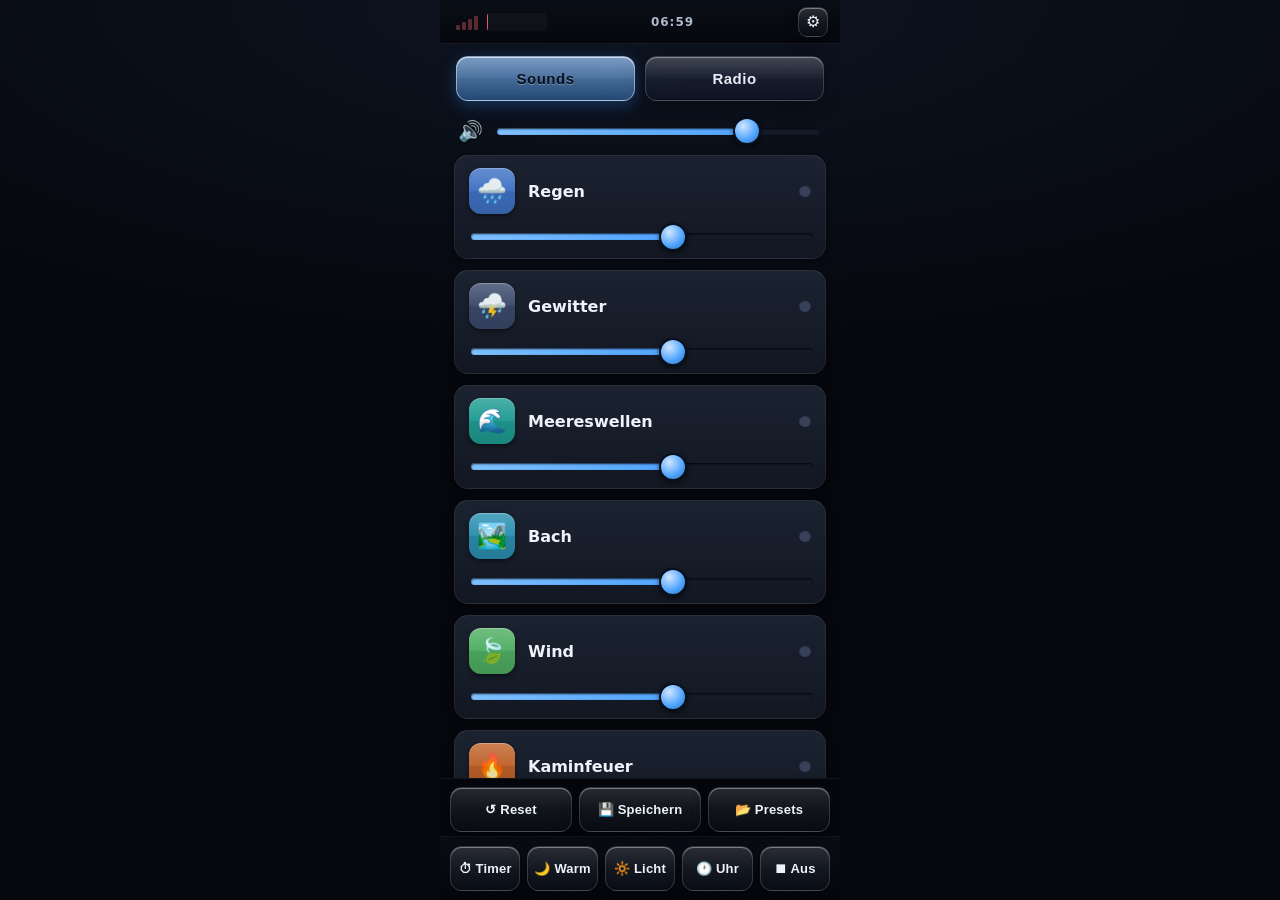
==== index.html @ 63a89db5 "Bluetooth: Auto-Verbinden mit letztem Lautsprecher beim Start, BT-Status-Icon (verbunden/getrennt) +" ====
<!DOCTYPE html>
<html lang="de" translate="no">
<head>
  <meta charset="UTF-8" />
  <meta name="viewport" content="width=device-width, initial-scale=1.0, maximum-scale=1.0, user-scalable=no" />
  <meta name="google" content="notranslate" />
  <title>zzz.radio</title>
  <link rel="stylesheet" href="style.css" />
</head>
<body>
  <!-- Optionaler Effekt-Hintergrund hinter der ganzen App -->
  <div class="app-aura aura-layer hidden" id="appAura" aria-hidden="true">
    <span class="ss-blob b1"></span><span class="ss-blob b2"></span>
    <span class="ss-blob b3"></span><span class="ss-blob b4"></span>
  </div>

  <!-- Squeezebox-Statusleiste mit Live-Uhr + Einstellungen -->
  <div class="statusbar">
    <div class="sb-left">
      <span class="wifi-bars" id="wifiBars" title="WLAN-Signal">
        <i></i><i></i><i></i><i></i>
      </span>
      <canvas class="conn-graph" id="connGraph" width="60" height="18" title="Verbindung"></canvas>
      <span class="bt-icon hidden" id="btIcon" title="Bluetooth-Lautsprecher">🔵</span>
      <span class="bt-batt hidden" id="btBatt" title="Lautsprecher-Akku">
        <span class="batt-ico"><span class="batt-fill" id="battFill"></span></span>
        <span class="batt-pct" id="battPct">--</span>
      </span>
    </div>
    <span class="sb-clock" id="clock">--:--</span>
    <button class="sb-gear" id="settingsBtn" aria-label="Einstellungen">⚙</button>
  </div>

  <!-- Kopfzeile mit Tabs -->
  <header class="topbar">
    <nav class="tabs">
      <button id="tabSounds" class="tab active" data-i18n="tab.sounds">Sounds</button>
      <button id="tabRadio" class="tab" data-i18n="tab.radio">Radio</button>
    </nav>
  </header>

  <!-- ===================== SOUNDS-ANSICHT ===================== -->
  <section id="soundsView" class="view">
    <div class="master-row">
      <span class="master-icon">🔊</span>
      <input id="master" class="slider master-slider" type="range" min="0" max="100" value="80" />
    </div>
    <div id="list" class="list"></div>
    <div class="sound-actions">
      <button id="soundReset" class="foot-btn" data-i18n="foot.reset">↺ Reset</button>
      <button id="soundSave"  class="foot-btn" data-i18n="foot.save">💾 Speichern</button>
      <button id="soundLoad"  class="foot-btn" data-i18n="foot.presets">📂 Presets</button>
    </div>
  </section>

  <!-- ===================== RADIO-ANSICHT ===================== -->
  <section id="radioView" class="view hidden">
    <div id="nowPlaying" class="now-playing">
      <div class="np-art" id="npArt">📻</div>
      <div class="np-info">
        <div id="npName" class="np-name">Kein Sender</div>
        <div id="npTrack" class="np-track"></div>
        <div id="npState" class="np-state">gestoppt</div>
      </div>
      <button id="npToggle" class="np-toggle">▶</button>
    </div>
    <!-- Cover erscheint smooth unterhalb, sobald verfügbar -->
    <div id="npCover" class="np-cover">
      <div class="np-cover-inner">
        <img id="npCoverImg" class="np-cover-img" alt="Cover" />
      </div>
    </div>
    <div class="master-row">
      <span class="master-icon">🔊</span>
      <input id="radioVol" class="slider master-slider" type="range" min="0" max="100" value="80" />
    </div>
    <div id="stations" class="list"></div>
    <button id="searchStation" class="add-btn primary-add" data-i18n="radio.search">🔍 Sender suchen</button>
  </section>

  <!-- Globale Fußzeile -->
  <footer class="bottombar">
    <button id="timerBtn" class="foot-btn" data-i18n="bar.timer">⏱ Timer</button>
    <button id="warmBtn" class="foot-btn" data-i18n="bar.warm">🌙 Warm</button>
    <button id="briBtn" class="foot-btn" data-i18n="bar.light">🔆 Licht</button>
    <button id="dimBtn" class="foot-btn" data-i18n="bar.clock">🕐 Uhr</button>
    <button id="stopAll" class="foot-btn" data-i18n="bar.off">⏹ Aus</button>
  </footer>

  <!-- Nachtlicht / Blaulichtfilter (warmer Schleier über allem) -->
  <div id="warmOverlay" class="warm-overlay"></div>

  <!-- Helligkeit (weiche Abdunklung, 6 Stufen) -->
  <div id="brightnessOverlay" class="brightness-overlay"></div>

  <!-- Helligkeits-HUD -->
  <div id="briHud" class="bri-hud hidden" aria-hidden="true">
    <span class="bri-ico">🔆</span>
    <span class="bri-segs"><i></i><i></i><i></i><i></i><i></i><i></i></span>
  </div>

  <!-- Eigener Dialog (statt Chromium-Popups, passt aufs Hochformat) -->
  <div id="modal" class="modal hidden">
    <div class="modal-card">
      <div class="modal-msg" id="modalMsg"></div>
      <div class="modal-btns" id="modalBtns"></div>
    </div>
  </div>

  <!-- Eigene On-Screen-Tastatur (wird per JS gefüllt) -->
  <div id="osk" class="osk hidden" aria-hidden="true"></div>

  <!-- Lautstärke-HUD (Apple-Stil), erscheint kurz bei externer Lautstärke-Änderung -->
  <div id="volHud" class="vol-hud hidden" aria-hidden="true">
    <span class="vol-ico" id="volIco">🔊</span>
    <span class="vol-track"><span class="vol-fill" id="volFill"></span></span>
    <span class="vol-pct" id="volPct">0%</span>
  </div>

  <!-- Einstellungen (Squeezebox-Stil, Drill-down) -->
  <div id="settingsView" class="settings hidden">
    <div class="set-head">
      <button id="setBack" class="set-back">‹</button>
      <span id="setTitle" class="set-title">Einstellungen</span>
    </div>
    <div id="setBody" class="set-body"></div>
  </div>

  <!-- Sender-Suche (radio-browser.info) -->
  <div id="searchView" class="settings hidden">
    <div class="set-head">
      <button id="searchBack" class="set-back">‹</button>
      <span class="set-title">Sender suchen</span>
    </div>
    <div class="set-body">
      <div class="search-row">
        <input id="searchInput" class="search-input" type="search"
               placeholder="Name oder Genre…" autocomplete="off" inputmode="none" />
        <button id="searchGo" class="search-go">🔍</button>
      </div>
      <div id="searchChips" class="set-choices"></div>
      <div id="searchResults"></div>
    </div>
  </div>

  <!-- Nachtmodus: Uhr-Screensaver mit Aurora-Hintergrund -->
  <div id="dimOverlay" class="dim-overlay hidden">
    <div class="ss-aura aura-layer" id="ssAura" aria-hidden="true">
      <span class="ss-blob b1"></span>
      <span class="ss-blob b2"></span>
      <span class="ss-blob b3"></span>
      <span class="ss-blob b4"></span>
    </div>
    <div class="ss-drops" id="ssDrops" aria-hidden="true"></div>
    <div class="ss-brand"><span>zzz</span>.radio</div>
    <div class="ss-clock" id="ssClock">--:--</div>
    <div class="ss-date" id="ssDate"></div>
    <div class="ss-hint">zum Aufwecken tippen</div>
  </div>

  <script src="app.js"></script>
</body>
</html>
---- style.css ----
/* ==========================================================================
   Schlaf-Radio — Design inspiriert von der Logitech Squeezebox Touch
   tiefschwarz & glänzend, glossy Icon-Kacheln, Statusleiste mit Uhr,
   Now-Playing mit Album-Art, Uhr-Screensaver
   ========================================================================== */
:root {
  --bg-0:      #05070c;
  --bg-1:      #0b1018;
  --row:       linear-gradient(180deg, #1b2230 0%, #121722 100%);
  --row-on:    linear-gradient(180deg, #20406e 0%, #16263f 100%);
  --accent:    #4ea3ff;
  --accent-dim:#2f6fb0;
  --gold:      #f2c14e;
  --text:      #eef3fb;
  --text-dim:  #7f8ba1;
  --hairline:  rgba(255,255,255,.06);
  --gloss:     linear-gradient(180deg, rgba(255,255,255,.20) 0%, rgba(255,255,255,.03) 48%, rgba(0,0,0,.08) 52%, rgba(0,0,0,.14) 100%);
}

* { box-sizing: border-box; -webkit-tap-highlight-color: transparent; }

html {
  /* Hintergrund nur auf html, damit der optionale App-Aura-Effekt (z-index:-1)
     durchscheinen kann */
  background: radial-gradient(120% 60% at 50% 0%, #0e1422 0%, var(--bg-0) 70%);
}
html, body {
  margin: 0; height: 100%;
  color: var(--text);
  font-family: system-ui, -apple-system, "Segoe UI", Roboto, "Noto Sans",
    sans-serif, "Noto Color Emoji", "Segoe UI Emoji";
  user-select: none; overflow: hidden;
}
body {
  display: flex; flex-direction: column;
  max-width: 400px; margin: 0 auto;
  background: transparent;
}

/* ===== Statusleiste mit Uhr ===== */
.statusbar {
  flex: 0 0 auto;
  display: flex; align-items: center; gap: 8px;
  padding: 7px 12px 6px 16px;
  font-size: 12px; letter-spacing: 2px;
  color: var(--text-dim);
  background: linear-gradient(180deg, #0a0e16, #05070c);
  border-bottom: 1px solid var(--hairline);
}
.sb-title { font-weight: 700; }
.sb-clock { flex: 1; text-align: center; font-weight: 700; color: #aeb9cc;
  letter-spacing: 1px; font-variant-numeric: tabular-nums; }
.sb-gear {
  flex: 0 0 auto; width: 30px; height: 30px; border-radius: 9px;
  border: 1px solid var(--hairline); background: var(--row);
  color: #aeb9cc; font-size: 16px; line-height: 1; padding: 0;
  position: relative;
}
.sb-gear.has-update::after {
  content: ''; position: absolute; top: -3px; right: -3px;
  width: 10px; height: 10px; border-radius: 50%;
  background: #ff5a5a; border: 1.5px solid #05070c;
}

/* WLAN-Signalbalken + Connectivity-Graph (oben links) */
.sb-left { flex: 0 0 auto; display: flex; align-items: center; gap: 9px; }
.wifi-bars { display: inline-flex; align-items: flex-end; gap: 2px; height: 15px; }
.wifi-bars i { width: 4px; border-radius: 1px; background: #39425a; transition: background .3s; }
.wifi-bars i:nth-child(1) { height: 5px; }
.wifi-bars i:nth-child(2) { height: 8px; }
.wifi-bars i:nth-child(3) { height: 11px; }
.wifi-bars i:nth-child(4) { height: 14px; }
.wifi-bars i.on { background: var(--accent); }
.wifi-bars.weak i.on { background: var(--gold); }
.wifi-bars.off i { background: #5a2a33; }
.conn-graph { display: block; width: 60px; height: 18px;
  border-radius: 3px; background: rgba(255,255,255,.03); }

/* Lautsprecher-Akku (oben links) */
.bt-batt { display: inline-flex; align-items: center; gap: 5px; font-size: 11px;
  color: #aeb9cc; letter-spacing: 0; font-variant-numeric: tabular-nums; }
.bt-batt.hidden { display: none; }
.batt-ico { position: relative; width: 22px; height: 11px; flex: 0 0 auto;
  border: 1px solid #7f8ba1; border-radius: 3px; padding: 1px; }
.batt-ico::after { content: ''; position: absolute; right: -3px; top: 3px;
  width: 2px; height: 5px; background: #7f8ba1; border-radius: 0 1px 1px 0; }
.batt-fill { display: block; height: 100%; width: 50%; background: #3ad29f; border-radius: 1px;
  transition: width .4s ease; }
.bt-batt.low .batt-fill { background: #e0556b; }
.bt-batt.low { color: #e0889a; }

/* Lautstärke-HUD (Apple-Stil, Glas) */
.vol-hud {
  position: fixed; left: 50%; top: 50%; z-index: 80; pointer-events: none;
  transform: translate(-50%,-50%) scale(.95);
  display: flex; align-items: center; gap: 14px; padding: 18px 22px; border-radius: 24px;
  background: rgba(18,22,32,.5);
  -webkit-backdrop-filter: blur(26px) saturate(1.6); backdrop-filter: blur(26px) saturate(1.6);
  border: 1px solid rgba(255,255,255,.18);
  box-shadow: inset 0 1px 0 rgba(255,255,255,.35), 0 14px 44px rgba(0,0,0,.6);
  opacity: 0; transition: opacity .2s ease, transform .25s cubic-bezier(.22,.61,.36,1);
}
.vol-hud.show { opacity: 1; transform: translate(-50%,-50%) scale(1); }
.vol-hud.hidden { display: none; }
.vol-ico { font-size: 26px; }
.vol-track { width: 200px; height: 10px; border-radius: 6px; overflow: hidden;
  background: rgba(255,255,255,.15); box-shadow: inset 0 1px 2px rgba(0,0,0,.5); }
.vol-fill { display: block; height: 100%; width: 50%;
  background: linear-gradient(90deg, #7ec0ff, #4ea3ff); transition: width .15s ease; }
.vol-pct { font-size: 15px; font-weight: 700; color: #eaf2ff; min-width: 44px;
  text-align: right; font-variant-numeric: tabular-nums; }

/* Bluetooth-Gerätezeilen */
.bt-actions { display: flex; align-items: center; gap: 6px; flex: 0 0 auto; }
.bt-btn {
  padding: 9px 11px; border-radius: 9px; font-size: 13px; font-weight: 700;
  border: 1px solid var(--hairline); background: var(--row); color: var(--text);
}
.bt-btn.active { color: var(--gold); border-color: rgba(242,193,78,.4); }

/* ===== Einstellungen (Squeezebox-Drill-down) ===== */
.settings {
  position: fixed; inset: 0; z-index: 60;
  max-width: 400px; margin: 0 auto;
  background: radial-gradient(120% 50% at 50% 0%, #0e1422 0%, var(--bg-0) 70%);
  display: flex; flex-direction: column;
}
.set-head {
  flex: 0 0 auto; display: flex; align-items: center; gap: 10px;
  padding: 12px 14px; border-bottom: 1px solid var(--hairline);
  background: linear-gradient(180deg, #0a0e16, #05070c);
}
.set-back {
  width: 42px; height: 42px; flex: 0 0 auto; border-radius: 11px;
  border: 1px solid var(--hairline); border-top-color: rgba(255,255,255,.1);
  background: var(--row); color: var(--text); font-size: 24px; line-height: 1;
}
.set-title { font-size: 18px; font-weight: 700; letter-spacing: .3px; }
.set-body { flex: 1 1 auto; overflow-y: auto; padding: 14px; }
.set-body::-webkit-scrollbar { width: 0; }

.set-section { font-size: 11px; letter-spacing: 2px; text-transform: uppercase;
  color: var(--text-dim); margin: 6px 4px 8px; }
.set-section:not(:first-child) { margin-top: 22px; }

/* Drill-down-Eintrag */
.set-item {
  display: flex; align-items: center; gap: 13px;
  background: var(--row); border: 1px solid var(--hairline);
  border-top-color: rgba(255,255,255,.10);
  border-radius: 13px; padding: 15px; margin-bottom: 10px;
  box-shadow: 0 2px 6px rgba(0,0,0,.4);
  width: 100%; text-align: left; color: var(--text);
}
.si-ico {
  width: 40px; height: 40px; flex: 0 0 auto; border-radius: 10px;
  display: flex; align-items: center; justify-content: center; font-size: 20px;
  background: #2a3142; position: relative; overflow: hidden;
  box-shadow: inset 0 1px 0 rgba(255,255,255,.22), 0 2px 4px rgba(0,0,0,.5);
}
.si-ico::after { content:''; position:absolute; inset:0; background: var(--gloss); }
.si-label { flex: 1; font-size: 15px; font-weight: 600; }
.si-val { color: var(--text-dim); font-size: 14px; font-variant-numeric: tabular-nums; }
.si-chev { color: var(--text-dim); font-size: 20px; }

/* Info-Zeile (Label links, Wert rechts) */
.set-info {
  display: flex; align-items: center; justify-content: space-between; gap: 12px;
  background: var(--row); border: 1px solid var(--hairline);
  border-radius: 12px; padding: 14px 15px; margin-bottom: 8px;
}
.set-info .k { color: var(--text-dim); font-size: 14px; letter-spacing: .3px; }
.set-info .v { font-size: 15px; font-weight: 600; text-align: right;
  font-variant-numeric: tabular-nums; word-break: break-all; }

/* Auswahl-Chips (z.B. Screensaver-Zeit) */
.set-choices { display: flex; flex-wrap: wrap; gap: 8px; margin-bottom: 10px; }
.chip {
  padding: 11px 15px; border-radius: 11px; font-size: 14px; font-weight: 700;
  border: 1px solid var(--hairline); background: var(--row); color: var(--text-dim);
}
.chip.active { background: linear-gradient(180deg, #7ec0ff, var(--accent) 60%, var(--accent-dim));
  color: #061018; border-color: rgba(255,255,255,.25); }

/* Aktions-Buttons */
.set-action {
  width: 100%; padding: 16px; border-radius: 13px; margin-bottom: 10px;
  border: 1px solid var(--hairline); background: var(--row); color: var(--text);
  font-size: 15px; font-weight: 700;
}
.set-action.danger { background: linear-gradient(180deg, #3a1d24, #2a1419);
  border-color: #5a2a33; color: #ff9a9a; }
.set-note { color: var(--text-dim); font-size: 13px; line-height: 1.5;
  padding: 4px 4px 14px; }

/* Slide-Animation: ganze Ansicht herein + Ebenen vor/zurück */
.settings.opening { animation: setViewIn .3s cubic-bezier(.22,.61,.36,1); }
@keyframes setViewIn { from { transform: translateX(100%); } to { transform: none; } }
.set-body.anim-fwd  { animation: setFwd  .28s ease; }
.set-body.anim-back { animation: setBack .28s ease; }
@keyframes setFwd  { from { transform: translateX(42px);  opacity: .35; } to { transform: none; opacity: 1; } }
@keyframes setBack { from { transform: translateX(-42px); opacity: .35; } to { transform: none; opacity: 1; } }

/* WLAN-Netzwerke */
.wifi-mini { display: inline-flex; align-items: flex-end; gap: 2px; height: 16px; flex: 0 0 auto; }
.wifi-mini i { width: 4px; border-radius: 1px; background: #39425a; }
.wifi-mini i:nth-child(1) { height: 5px; }
.wifi-mini i:nth-child(2) { height: 8px; }
.wifi-mini i:nth-child(3) { height: 11px; }
.wifi-mini i:nth-child(4) { height: 14px; }
.wifi-mini i.on { background: var(--accent); }
.wifi-wrap { margin-bottom: 8px; }
.wifi-net {
  display: flex; align-items: center; gap: 12px; padding: 14px 15px;
  background: var(--row); border: 1px solid var(--hairline); border-radius: 12px;
}
.wifi-net.active { border-color: rgba(58,210,159,.45); }
.wifi-ssid { flex: 1; font-size: 15px; font-weight: 600;
  white-space: nowrap; overflow: hidden; text-overflow: ellipsis; }
.wifi-lock { color: var(--text-dim); font-size: 14px; }
.wifi-state { color: #3ad29f; font-weight: 700; }
.wifi-connect { padding: 8px 2px 2px; }
.wifi-connect.hidden { display: none; }
.wifi-pw-row { display: flex; gap: 8px; align-items: center; margin-bottom: 6px; }
.wifi-pw-row .search-input { flex: 1; }
.wifi-pw-row .set-action { flex: 0 0 auto; width: auto; padding: 14px 18px; margin: 0; }

/* Wecker-Zeitsteller */
.alarm-grid { display: flex; align-items: center; justify-content: center; gap: 14px; padding: 4px 0 14px; }
.alarm-col { display: flex; flex-direction: column; align-items: center; gap: 8px; }
.alarm-btn {
  width: 78px; height: 46px; border-radius: 12px;
  border: 1px solid var(--hairline); border-top-color: rgba(255,255,255,.1);
  background: var(--row); color: var(--text); font-size: 18px;
}
.alarm-val { font-size: 42px; font-weight: 300; color: var(--text);
  font-variant-numeric: tabular-nums; min-width: 78px; text-align: center; }
.alarm-colon { font-size: 40px; font-weight: 300; color: var(--text-dim); padding-bottom: 4px; }
.night-grid { display: flex; align-items: flex-end; justify-content: center; gap: 28px; padding: 4px 0 12px; }
.night-col { display: flex; flex-direction: column; align-items: center; gap: 8px; }
.night-lab { font-size: 12px; color: var(--text-dim); letter-spacing: 1px; text-transform: uppercase; }

/* ==========================================================================
   MODERNE BUTTON-ANIMATIONEN (federndes Tap-Feedback)
   ========================================================================== */
button {
  transition: transform .15s cubic-bezier(.2,.7,.3,1.5),
              background .2s ease, box-shadow .25s ease,
              border-color .2s ease, color .15s ease;
  -webkit-tap-highlight-color: transparent;
  touch-action: manipulation;
}
button:active            { transform: scale(.92); }   /* eindrücken */
.set-item:active,
.station-del:active      { transform: scale(.97); }   /* große Flächen dezenter */
.np-toggle:active        { transform: scale(.9); }
.osk-key:active          { transform: scale(.9); }    /* Tasten-Anschlag */
.tab.active, .chip.active, .foot-btn.active { transition: transform .15s cubic-bezier(.2,.7,.3,1.5), background .2s ease; }

/* Karten/Listenzeilen: weiches Tap-Feedback (Swipe-Zeilen ausgenommen) */
.card { transition: background .15s ease, box-shadow .2s ease, transform .15s cubic-bezier(.2,.7,.3,1.4); }

/* Sound-Karte beim Einschalten kurz „aufploppen" */
.card.on { animation: cardPop .3s cubic-bezier(.2,.8,.3,1.2); }
@keyframes cardPop { 0% { transform: scale(.98); } 55% { transform: scale(1.015); } 100% { transform: scale(1); } }

/* Dialog & HUDs: sanfte Einblendung */
.modal { animation: fadeIn .18s ease; }
.modal-card { animation: modalIn .24s cubic-bezier(.2,.8,.3,1.15); }
@keyframes fadeIn  { from { opacity: 0; } to { opacity: 1; } }
@keyframes modalIn { from { transform: scale(.9) translateY(8px); opacity: 0; }
                     to   { transform: none; opacity: 1; } }

@media (prefers-reduced-motion: reduce) {
  button:active, .set-item:active, .np-toggle:active, .osk-key:active,
  .station-del:active { transform: none; }
  .card.on, .modal, .modal-card { animation: none; }
}

/* Update-Status */
.update-badge {
  display: inline-block; padding: 11px 15px; border-radius: 12px;
  font-size: 14px; font-weight: 700; margin-bottom: 8px;
  background: linear-gradient(180deg, rgba(126,192,255,.2), rgba(78,163,255,.07));
  border: 1px solid rgba(126,192,255,.45); color: #9fd0ff;
}
.update-badge.ok {
  background: linear-gradient(180deg, rgba(58,210,159,.18), rgba(58,210,159,.06));
  border-color: rgba(58,210,159,.45); color: #8df0c4;
}

/* ===== Sender-Suche ===== */
.add-btn.primary-add {
  border-style: solid; border-color: rgba(78,163,255,.5);
  color: var(--accent); background: rgba(78,163,255,.08);
}
.search-row { display: flex; gap: 8px; margin-bottom: 12px; }
.search-input {
  flex: 1; min-width: 0; padding: 14px; border-radius: 12px;
  border: 1px solid var(--hairline); background: #0a0e16; color: var(--text);
  font-size: 15px; outline: none;
}
.search-input:focus { border-color: var(--accent-dim); }
.search-go {
  flex: 0 0 auto; width: 54px; border-radius: 12px; border: 1px solid rgba(255,255,255,.2);
  background: linear-gradient(180deg, #7ec0ff, var(--accent) 60%, var(--accent-dim));
  color: #061018; font-size: 18px;
}
.result-info { flex: 1; min-width: 0; }
.result .station-name { flex: none; display: block;
  white-space: nowrap; overflow: hidden; text-overflow: ellipsis; }
.result-meta { display: block; font-size: 12px; color: var(--text-dim); margin-top: 2px;
  white-space: nowrap; overflow: hidden; text-overflow: ellipsis; }
.station-chevron.add {
  flex: 0 0 auto; color: var(--accent); font-size: 24px; font-weight: 700;
  background: rgba(78,163,255,.1); border: 1px solid rgba(78,163,255,.4);
  border-radius: 10px; min-width: 44px; height: 40px; line-height: 1;
}
.station-chevron.add.added { color: #3ad29f;
  background: rgba(58,210,159,.12); border-color: rgba(58,210,159,.4); }
.search-hint { color: var(--text-dim); font-size: 13px; line-height: 1.5; padding: 8px 4px; }

/* ===== On-Screen-Tastatur (dunkel & augenschonend) ===== */
.osk {
  position: fixed; left: 50%; transform: translateX(-50%); bottom: 0;
  width: 100%; max-width: 400px; z-index: 100;
  background: #06080c;
  border-top: 1px solid #161b25;
  padding: 9px 7px calc(9px + env(safe-area-inset-bottom));
  display: flex; flex-direction: column; gap: 8px;
  box-shadow: 0 -12px 28px rgba(0,0,0,.6);
}
.osk-row { display: flex; gap: 7px; justify-content: center; }
.osk-key {
  flex: 0 0 calc((100% - 42px) / 7);          /* 7 große Tasten pro Reihe */
  height: 64px; min-width: 0;
  border: 1px solid #1b2230; border-radius: 13px;
  background: #0f131b; color: #b6a47e;          /* warm gedimmt, augenschonend */
  font-size: 25px; font-weight: 600; line-height: 1;
  display: flex; align-items: center; justify-content: center;
  padding: 0; touch-action: manipulation;
}
.osk-key:active { background: #1c2433; color: #e6cd98; }
/* Steuerzeile füllt die ganze Breite */
.osk-ctrl .osk-key { flex: 1 1 0; height: 60px; font-size: 17px; }
.osk-ctrl .osk-key.space { flex: 3 1 0; font-size: 14px; letter-spacing: 1px; color: #6f6750; }
.osk-ctrl .osk-key.enter { flex: 2 1 0; font-size: 18px;
  background: #4a3f29; color: #f0dcb4; border-color: #5a4d31; }
.osk-ctrl .osk-key.lang  { flex: 1.3 1 0; font-size: 19px;
  color: #c9a86f; font-weight: 700; letter-spacing: 1px; }
.osk-ctrl .osk-key.shift.active { color: #e8c98f; border-color: #3a3320; background: #1a1710; }

/* ===== Eigener Dialog (Alert/Confirm) – fürs Hochformat ===== */
.modal {
  position: fixed; inset: 0; z-index: 95;
  display: flex; align-items: center; justify-content: center;
  padding: 24px; background: rgba(0,0,0,.6);
  -webkit-backdrop-filter: blur(4px); backdrop-filter: blur(4px);
}
.modal.hidden { display: none; }
.modal-card {
  width: 100%; max-width: 340px; border-radius: 20px; padding: 22px 20px 18px;
  background: linear-gradient(180deg, #1b2230, #121722);
  border: 1px solid rgba(255,255,255,.14);
  box-shadow: inset 0 1px 0 rgba(255,255,255,.25), 0 18px 50px rgba(0,0,0,.6);
}
.modal-msg { color: var(--text); font-size: 15px; line-height: 1.45;
  white-space: pre-wrap; word-break: break-word; margin-bottom: 18px;
  max-height: 62vh; overflow-y: auto; }
.modal-btns { display: flex; flex-direction: column; gap: 10px; }
.modal-btn {
  width: 100%; padding: 16px; border-radius: 13px; font-size: 16px; font-weight: 700;
  border: 1px solid var(--hairline); background: var(--row); color: var(--text);
}
.modal-btn.primary {
  color: #06101c; border-color: rgba(255,255,255,.3);
  background: linear-gradient(180deg, #7ec0ff, var(--accent) 60%, var(--accent-dim));
}
.modal-btn.danger {
  color: #ffd9d9; border-color: rgba(255,120,120,.4);
  background: linear-gradient(180deg, #6e1b1b, #4a1414);
}

/* ===== Helligkeit: weiche Abdunklung (6 Stufen) ===== */
.brightness-overlay {
  position: fixed; inset: 0; z-index: 76;
  background: #000; pointer-events: none;
  opacity: 0; transition: opacity .25s ease;
}
/* Helligkeits-HUD (über der Abdunklung, bleibt hell) */
.bri-hud {
  position: fixed; left: 50%; top: 50%; z-index: 82; pointer-events: none;
  transform: translate(-50%,-50%) scale(.95);
  display: flex; align-items: center; gap: 14px; padding: 18px 22px; border-radius: 24px;
  background: rgba(18,22,32,.6);
  -webkit-backdrop-filter: blur(26px) saturate(1.6); backdrop-filter: blur(26px) saturate(1.6);
  border: 1px solid rgba(255,255,255,.18);
  box-shadow: inset 0 1px 0 rgba(255,255,255,.35), 0 14px 44px rgba(0,0,0,.6);
  opacity: 0; transition: opacity .2s ease, transform .25s cubic-bezier(.22,.61,.36,1);
}
.bri-hud.show { opacity: 1; transform: translate(-50%,-50%) scale(1); }
.bri-hud.hidden { display: none; }
.bri-ico { font-size: 26px; }
.bri-segs { display: flex; gap: 6px; }
.bri-segs i { width: 16px; height: 26px; border-radius: 5px;
  background: rgba(255,255,255,.14); }
.bri-segs i.on { background: linear-gradient(180deg, #ffe9a8, #ffcd75); }

/* ===== Nachtlicht / Blaulichtfilter (warmer Multiply-Schleier) ===== */
.warm-overlay {
  position: fixed; inset: 0; z-index: 90;
  pointer-events: none;            /* blockiert keine Bedienung */
  background: #ff6a00;
  mix-blend-mode: multiply;        /* zieht den Blauanteil raus */
  opacity: 0;                      /* aus; Intensität setzt JS */
  transition: opacity .5s ease;
}

/* ===== Tabs (glossy) ===== */
.topbar { flex: 0 0 auto; padding: 12px 16px 8px; }
.tabs { display: flex; gap: 10px; }
.tab {
  flex: 1; padding: 13px 0;
  font-size: 15px; font-weight: 700; letter-spacing: .5px;
  border: 1px solid var(--hairline);
  border-radius: 12px;
  background: var(--row);
  color: var(--text-dim);
  position: relative; overflow: hidden;
}
.tab::before { content:''; position:absolute; inset:0; background: var(--gloss);
  opacity:.5; pointer-events:none; }
.tab.active {
  color: #061018;
  background: linear-gradient(180deg, #7ec0ff 0%, var(--accent) 55%, var(--accent-dim) 100%);
  border-color: rgba(255,255,255,.25);
  text-shadow: 0 1px 0 rgba(255,255,255,.3);
}

/* ===== Views & Listen ===== */
.view { flex: 1 1 auto; display: flex; flex-direction: column; min-height: 0; }
.hidden { display: none !important; }

.master-row {
  flex: 0 0 auto; display: flex; align-items: center; gap: 12px;
  padding: 10px 18px 6px;
}
.master-icon { font-size: 20px; filter: drop-shadow(0 1px 1px #000); }

.list { flex: 1 1 auto; overflow-y: auto; padding: 6px 14px 16px;
  -webkit-overflow-scrolling: touch; }
.list::-webkit-scrollbar { width: 0; }

/* ===== Sound-Zeile (Squeezebox-Listeneintrag) ===== */
.card {
  background: var(--row);
  border: 1px solid var(--hairline);
  border-top-color: rgba(255,255,255,.10);
  border-radius: 14px;
  padding: 12px 14px 14px;
  margin-bottom: 11px;
  box-shadow: 0 2px 6px rgba(0,0,0,.4);
}
.card.on {
  background: var(--row-on);
  border-color: rgba(78,163,255,.5);
  box-shadow: 0 0 0 1px rgba(78,163,255,.35), 0 0 22px rgba(78,163,255,.22);
}
.card-head { display: flex; align-items: center; gap: 13px; margin-bottom: 11px; }

/* glossy Icon-Kachel wie die Squeezebox-Menü-Icons */
.card-emoji {
  width: 46px; height: 46px; flex: 0 0 auto;
  display: flex; align-items: center; justify-content: center;
  font-size: 24px; border-radius: 12px;
  background: #2a3142;
  position: relative; overflow: hidden;
  box-shadow: inset 0 1px 0 rgba(255,255,255,.25), 0 2px 4px rgba(0,0,0,.5);
}
.card-emoji::after { content:''; position:absolute; inset:0; background: var(--gloss);
  pointer-events:none; }
.card-name { font-size: 16px; font-weight: 600; flex: 1; }
.card-dot { width: 12px; height: 12px; border-radius: 50%;
  background: #38415a; flex: 0 0 auto; box-shadow: inset 0 1px 1px rgba(0,0,0,.6); }
.card.on .card-dot { background: var(--accent);
  box-shadow: 0 0 10px var(--accent), inset 0 1px 1px rgba(255,255,255,.4); }
.card.loading .card-dot { animation: cardLoad 1s ease-in-out infinite; }
@keyframes cardLoad { 0%,100% { opacity:.3; } 50% { opacity:1; } }

/* ===== Slider ===== */
.slider {
  -webkit-appearance: none; appearance: none;
  width: 100%; height: 7px; border-radius: 7px; outline: none;
  /* gefüllter Bereich farbig (var --fill wird per JS gesetzt) */
  background:
    linear-gradient(90deg, #7ec0ff, var(--accent)) left / var(--fill, 50%) 100% no-repeat,
    #131a28;
  box-shadow: inset 0 1px 2px rgba(0,0,0,.8);
}
.slider::-webkit-slider-thumb {
  -webkit-appearance: none; width: 28px; height: 28px; border-radius: 50%;
  background: radial-gradient(circle at 35% 30%, #cfe5ff, var(--accent) 60%, var(--accent-dim));
  border: 2px solid #06101c; box-shadow: 0 2px 5px rgba(0,0,0,.6);
}
.slider::-moz-range-thumb {
  width: 28px; height: 28px; border-radius: 50%;
  background: var(--accent); border: 2px solid #06101c;
}
.master-slider { flex: 1; }

/* ===== Sounds: Preset-Leiste (Reset / Speichern / Presets) ===== */
.sound-actions { flex: 0 0 auto; display: flex; gap: 7px; padding: 8px 10px 4px;
  border-top: 1px solid var(--hairline); }

/* Preset-Liste im Dialog */
.preset-title { font-weight: 700; margin-bottom: 10px; color: var(--text-dim);
  font-size: 12px; letter-spacing: 1.5px; text-transform: uppercase; }
.preset-row { display: flex; gap: 8px; align-items: stretch; margin-bottom: 10px; }
.preset-row .set-item { flex: 1; width: auto; margin-bottom: 0; }   /* Menü-Kachel-Look */
.preset-del { flex: 0 0 auto; width: 50px; border-radius: 13px; font-size: 18px;
  border: 1px solid rgba(255,120,120,.3); background: rgba(255,90,90,.12); color: #ff9a9a; }

/* ===== Radio: Now-Playing mit Album-Art ===== */
.now-playing {
  flex: 0 0 auto; display: flex; align-items: center; gap: 14px;
  margin: 12px 16px 6px; padding: 14px;
  background: linear-gradient(180deg, #141b28, #0a0e16);
  border: 1px solid var(--hairline);
  border-radius: 16px;
  box-shadow: 0 4px 14px rgba(0,0,0,.5);
}
.np-art {
  width: 72px; height: 72px; flex: 0 0 auto;
  display: flex; align-items: center; justify-content: center; font-size: 36px;
  border-radius: 12px;
  background: linear-gradient(180deg, #2a3956 0%, #16202f 100%);
  position: relative; overflow: hidden;
  box-shadow: inset 0 1px 0 rgba(255,255,255,.2), 0 3px 8px rgba(0,0,0,.6);
}
.np-art::after { content:''; position:absolute; inset:0; background: var(--gloss); }
.np-info { flex: 1; min-width: 0; }
.np-name { font-size: 17px; font-weight: 700;
  white-space: nowrap; overflow: hidden; text-overflow: ellipsis; }
.np-track { font-size: 13px; color: #cfe0f5; margin-top: 3px;
  white-space: nowrap; overflow: hidden; text-overflow: ellipsis; }
.np-track:empty { display: none; }
.np-state { font-size: 12px; color: var(--text-dim); margin-top: 3px;
  letter-spacing: .5px; text-transform: uppercase; }
.np-toggle {
  flex: 0 0 auto; width: 58px; height: 58px; border-radius: 50%;
  border: 2px solid #06101c; font-size: 22px; color: #061018;
  background: radial-gradient(circle at 35% 28%, #aed6ff, var(--accent) 60%, var(--accent-dim));
  box-shadow: 0 3px 8px rgba(0,0,0,.6), inset 0 1px 0 rgba(255,255,255,.5);
}
.np-toggle.loading {
  background: radial-gradient(circle at 35% 28%, #ffe6a0, var(--gold) 60%, #b8902e);
}

/* Cover unter der Now-Playing-Leiste – smooth ein-/ausklappen (Grid-Trick) */
.np-cover {
  display: grid; grid-template-rows: 0fr; opacity: 0;
  transition: grid-template-rows .45s cubic-bezier(.22,.61,.36,1), opacity .4s ease;
  margin: 0 16px;
}
.np-cover.show { grid-template-rows: 1fr; opacity: 1; }
.np-cover-inner { overflow: hidden; min-height: 0; }
.np-cover-img {
  display: block; width: 62%; max-width: 220px; aspect-ratio: 1 / 1;
  object-fit: cover; margin: 12px auto 0; border-radius: 16px;
  border: 1px solid rgba(255,255,255,.16);
  box-shadow: inset 0 1px 0 rgba(255,255,255,.25), 0 8px 22px rgba(0,0,0,.55);
  transform: scale(.94); transition: transform .45s cubic-bezier(.22,.61,.36,1);
}
.np-cover.show .np-cover-img { transform: scale(1); }

/* ===== Radio: Sender-Zeile ===== */
.station {
  display: flex; align-items: center; gap: 13px;
  background: var(--row);
  border: 1px solid var(--hairline); border-top-color: rgba(255,255,255,.10);
  border-radius: 14px; padding: 15px; margin-bottom: 10px;
  box-shadow: 0 2px 6px rgba(0,0,0,.4);
}
.station.playing { background: var(--row-on); border-color: rgba(78,163,255,.5);
  box-shadow: 0 0 0 1px rgba(78,163,255,.35), 0 0 18px rgba(78,163,255,.2); }
.station-ico {
  width: 40px; height: 40px; flex: 0 0 auto; border-radius: 10px;
  display: flex; align-items: center; justify-content: center; font-size: 20px;
  background: #2a3142; position: relative; overflow: hidden;
  box-shadow: inset 0 1px 0 rgba(255,255,255,.22), 0 2px 4px rgba(0,0,0,.5);
}
.station-ico::after { content:''; position:absolute; inset:0; background: var(--gloss); }
.station-name { flex: 1; font-size: 15px; font-weight: 600; }
.station-chevron { color: var(--text-dim); font-size: 20px; }
.station-del {
  width: 34px; height: 34px; border-radius: 9px; border: none;
  background: #2a1d24; color: #ff8a8a; font-size: 16px;
}

/* Wischen-nach-links zum Löschen (rote Mülltonne dahinter) */
.station-wrap { position: relative; margin-bottom: 10px; }
.station-delete-bg {
  position: absolute; inset: 0; border-radius: 14px;
  background: linear-gradient(90deg, #6e1b1b 0%, #c0392b 100%);
  display: flex; align-items: center; justify-content: flex-end;
  padding-right: 26px; font-size: 24px; color: #fff;
}
.station-wrap > .station {
  position: relative; margin-bottom: 0;
  transition: transform .22s ease;
  touch-action: pan-y;            /* vertikales Scrollen bleibt, horizontal = Wischen */
}

.add-btn {
  flex: 0 0 auto; margin: 0 16px 14px; padding: 15px;
  border: 1px dashed #36405a; border-radius: 14px;
  background: rgba(255,255,255,.02); color: var(--text-dim);
  font-size: 15px; font-weight: 600; letter-spacing: .5px;
}

/* ===== Fußzeile (glossy Buttons) ===== */
.bottombar {
  flex: 0 0 auto; display: flex; gap: 7px;
  padding: 9px 10px calc(9px + env(safe-area-inset-bottom));
  background: linear-gradient(180deg, #0a0e16, #05070c);
  border-top: 1px solid var(--hairline);
}
.foot-btn {
  flex: 1; padding: 14px 0; border: 1px solid var(--hairline);
  border-top-color: rgba(255,255,255,.10); border-radius: 12px;
  background: var(--row); color: var(--text);
  font-size: 13px; font-weight: 700; letter-spacing: .2px;
  font-variant-numeric: tabular-nums; white-space: nowrap;
}
.foot-btn.active {
  color: #1a1405;
  background: linear-gradient(180deg, #ffd97a, var(--gold) 60%, #b8902e);
  border-color: rgba(255,255,255,.25);
}

/* ===== Nachtmodus: Uhr-Screensaver ===== */
.dim-overlay {
  position: fixed; inset: 0; z-index: 50; overflow: hidden;
  background: radial-gradient(120% 80% at 50% 35%, #0a0f1a 0%, #000 75%);
  display: flex; flex-direction: column; align-items: center; justify-content: center;
}

/* ----- Effekt-Hintergründe (Screensaver + optional ganze App) -----
   Tempo über --mo (1 = Normal). .fx-static friert die Bewegung ein. */
.aura-layer { filter: blur(58px); }
.ss-aura  { position: absolute; inset: 0; z-index: 0; }
.app-aura { position: fixed; top: 0; bottom: 0; left: 50%; width: 100%;
  max-width: 400px; transform: translateX(-50%); z-index: -1;
  pointer-events: none; opacity: .32; }

.aura-layer .ss-blob { position: absolute; border-radius: 50%;
  mix-blend-mode: screen; will-change: transform, opacity; }
.aura-layer.fx-none .ss-blob { display: none; }
.aura-layer.fx-static .ss-blob,
.aura-layer.fx-static::before,
.aura-layer.fx-static::after { animation: none !important; }

/* Effekt: Aurora */
.aura-layer.fx-aurora .ss-blob.b1 { width: 70%; height: 45%; left: -12%; top: 6%;
  background: radial-gradient(circle, #2f63e8 0%, rgba(47,99,232,0) 70%);
  animation: aura1 calc(var(--mo,1) * 27s) ease-in-out infinite alternate; }
.aura-layer.fx-aurora .ss-blob.b2 { width: 65%; height: 42%; right: -14%; top: 22%;
  background: radial-gradient(circle, #15a6c2 0%, rgba(21,166,194,0) 70%);
  animation: aura2 calc(var(--mo,1) * 34s) ease-in-out infinite alternate; }
.aura-layer.fx-aurora .ss-blob.b3 { width: 75%; height: 48%; left: -8%; bottom: 4%;
  background: radial-gradient(circle, #7b46d6 0%, rgba(123,70,214,0) 70%);
  animation: aura3 calc(var(--mo,1) * 31s) ease-in-out infinite alternate; }
.aura-layer.fx-aurora .ss-blob.b4 { width: 55%; height: 38%; right: -10%; bottom: 14%;
  background: radial-gradient(circle, #a64fc0 0%, rgba(166,79,192,0) 70%);
  animation: aura4 calc(var(--mo,1) * 38s) ease-in-out infinite alternate; }

/* Effekt: Nebel */
.aura-layer.fx-nebula .ss-blob.b1 { width: 88%; height: 56%; left: -22%; top: -2%;
  background: radial-gradient(circle, #1f3a8f 0%, rgba(31,58,143,0) 70%);
  animation: aura1 calc(var(--mo,1) * 46s) ease-in-out infinite alternate; }
.aura-layer.fx-nebula .ss-blob.b2 { width: 82%; height: 52%; right: -24%; top: 16%;
  background: radial-gradient(circle, #2a7d8c 0%, rgba(42,125,140,0) 70%);
  animation: aura2 calc(var(--mo,1) * 54s) ease-in-out infinite alternate; }
.aura-layer.fx-nebula .ss-blob.b3 { width: 92%; height: 60%; left: -18%; bottom: -4%;
  background: radial-gradient(circle, #5b2a9c 0%, rgba(91,42,156,0) 70%);
  animation: aura3 calc(var(--mo,1) * 50s) ease-in-out infinite alternate; }
.aura-layer.fx-nebula .ss-blob.b4 { width: 72%; height: 48%; right: -14%; bottom: 8%;
  background: radial-gradient(circle, #7a2a72 0%, rgba(122,42,114,0) 70%);
  animation: aura4 calc(var(--mo,1) * 60s) ease-in-out infinite alternate; }

/* Effekt: Lava (warm, langsam morphend) */
.aura-layer.fx-lava .ss-blob.b1 { width: 80%; height: 52%; left: -16%; top: 0%;
  background: radial-gradient(circle, #e0531f 0%, rgba(224,83,31,0) 70%);
  animation: aura1 calc(var(--mo,1) * 30s) ease-in-out infinite alternate; }
.aura-layer.fx-lava .ss-blob.b2 { width: 70%; height: 46%; right: -16%; top: 24%;
  background: radial-gradient(circle, #d12d6b 0%, rgba(209,45,107,0) 70%);
  animation: aura2 calc(var(--mo,1) * 38s) ease-in-out infinite alternate; }
.aura-layer.fx-lava .ss-blob.b3 { width: 86%; height: 54%; left: -10%; bottom: -2%;
  background: radial-gradient(circle, #e08a1f 0%, rgba(224,138,31,0) 70%);
  animation: aura3 calc(var(--mo,1) * 34s) ease-in-out infinite alternate; }
.aura-layer.fx-lava .ss-blob.b4 { width: 64%; height: 44%; right: -12%; bottom: 12%;
  background: radial-gradient(circle, #8a2ea0 0%, rgba(138,46,160,0) 70%);
  animation: aura4 calc(var(--mo,1) * 42s) ease-in-out infinite alternate; }

/* Effekt: Plasma (fließender Farbverlauf) */
.aura-layer.fx-plasma { filter: blur(44px) saturate(1.4); }
.aura-layer.fx-plasma .ss-blob { display: none; }
.aura-layer.fx-plasma::before {
  content: ''; position: absolute; inset: -30%;
  background:
    radial-gradient(circle at 22% 28%, #3a6df0, transparent 45%),
    radial-gradient(circle at 78% 22%, #19b3c9, transparent 45%),
    radial-gradient(circle at 62% 78%, #7a4ddb, transparent 45%),
    radial-gradient(circle at 30% 72%, #c95ea8, transparent 45%);
  animation: plasmaMove calc(var(--mo,1) * 24s) ease-in-out infinite alternate,
             plasmaHue  calc(var(--mo,1) * 40s) linear infinite;
}

/* Effekt: Bokeh (weiche Lichtpunkte) */
.aura-layer.fx-bokeh { filter: blur(3px); }
.aura-layer.fx-bokeh .ss-blob { display: none; }
.aura-layer.fx-bokeh::before, .aura-layer.fx-bokeh::after {
  content: ''; position: absolute; inset: -25%;
  background-image:
    radial-gradient(10px 10px at 40px 60px,   rgba(120,170,255,.5),  transparent 60%),
    radial-gradient(7px 7px   at 150px 120px, rgba(170,130,255,.45), transparent 60%),
    radial-gradient(12px 12px at 230px 200px, rgba(120,200,230,.4),  transparent 60%),
    radial-gradient(8px 8px   at 90px 250px,  rgba(200,140,210,.4),  transparent 60%);
  background-size: 270px 290px; background-repeat: repeat;
  animation: bokehDrift calc(var(--mo,1) * 90s) linear infinite,
             twinkle    calc(var(--mo,1) * 7s) ease-in-out infinite alternate;
}
.aura-layer.fx-bokeh::after { opacity: .55;
  animation-duration: calc(var(--mo,1) * 130s), calc(var(--mo,1) * 9s); }

/* Effekt: Atem (ruhiges Pulsieren) */
.aura-layer.fx-atem .ss-blob { display: none; }
.aura-layer.fx-atem::before {
  content: ''; position: absolute; left: 50%; top: 45%; width: 85%; height: 58%;
  transform: translate(-50%,-50%);
  background: radial-gradient(circle, rgba(78,140,230,.5) 0%, transparent 65%);
  border-radius: 50%;
  animation: breathe calc(var(--mo,1) * 9s) ease-in-out infinite;
}

/* Effekt: Sterne (kein Blur) */
.aura-layer.fx-stars { filter: none; }
.aura-layer.fx-stars .ss-blob { display: none; }
.aura-layer.fx-stars::before {
  content: ''; position: absolute; inset: -20%;
  background-image:
    radial-gradient(1.5px 1.5px at 30px 40px,  #ffffff, transparent),
    radial-gradient(1px 1px     at 120px 90px,  #bcd4ff, transparent),
    radial-gradient(1.5px 1.5px at 200px 160px, #ffffff, transparent),
    radial-gradient(1px 1px     at 80px 220px,  #d9e6ff, transparent),
    radial-gradient(1.5px 1.5px at 260px 60px,  #ffffff, transparent),
    radial-gradient(1px 1px     at 180px 280px, #bcd4ff, transparent);
  background-size: 300px 320px; background-repeat: repeat;
  animation: starDrift calc(var(--mo,1) * 120s) linear infinite,
             twinkle   calc(var(--mo,1) * 5s) ease-in-out infinite alternate;
}

@keyframes aura1 { from { transform: translate(0,0) scale(1);      opacity: .5; }
                   to   { transform: translate(28%,22%) scale(1.3); opacity: .8; } }
@keyframes aura2 { from { transform: translate(0,0) scale(1.1);    opacity: .45; }
                   to   { transform: translate(-26%,18%) scale(1);  opacity: .75; } }
@keyframes aura3 { from { transform: translate(0,0) scale(1);      opacity: .5; }
                   to   { transform: translate(22%,-20%) scale(1.25); opacity: .7; } }
@keyframes aura4 { from { transform: translate(0,0) scale(1.05);   opacity: .4; }
                   to   { transform: translate(-20%,-16%) scale(1.2); opacity: .7; } }
@keyframes plasmaMove { from { transform: translate(0,0) scale(1); } to { transform: translate(8%,6%) scale(1.25); } }
@keyframes plasmaHue  { to { filter: hue-rotate(360deg); } }
@keyframes bokehDrift { from { transform: translateY(0); } to { transform: translateY(-290px); } }
@keyframes breathe { 0%,100% { transform: translate(-50%,-50%) scale(.82); opacity: .35; }
                     50%      { transform: translate(-50%,-50%) scale(1.12); opacity: .8; } }
@keyframes starDrift { from { transform: translateY(0); } to { transform: translateY(-320px); } }
@keyframes twinkle  { from { opacity: .5; } to { opacity: 1; } }
@media (prefers-reduced-motion: reduce) {
  .ss-blob, .aura-layer::before, .aura-layer::after { animation: none !important; }
}

/* Wassertropfen im Screensaver (per JS gespawnt) */
.ss-drops { position: absolute; inset: 0; z-index: 0; overflow: hidden; pointer-events: none; }
.water-drop {
  position: absolute; width: 0; height: 0; transform: translate(-50%,-50%);
  border-radius: 50%; border: 2px solid rgba(150,200,255,.55);
  box-shadow: 0 0 10px rgba(120,180,255,.35);
  animation: waterRipple 2.6s ease-out forwards;
}
.water-drop::after {       /* zweiter, nachlaufender Ring */
  content: ''; position: absolute; inset: 0; border-radius: 50%;
  border: 1px solid rgba(150,200,255,.4);
  animation: waterRipple2 2.6s ease-out .25s forwards;
}
@keyframes waterRipple {
  0%   { width: 0; height: 0; opacity: 0; border-width: 3px; }
  12%  { opacity: .8; }
  100% { width: 150px; height: 150px; opacity: 0; border-width: 1px; }
}
@keyframes waterRipple2 {
  0%   { transform: scale(.2); opacity: .5; }
  100% { transform: scale(1); opacity: 0; }
}
@media (prefers-reduced-motion: reduce) { .water-drop { animation: none; display: none; } }

.ss-brand {
  position: absolute; top: 42px; left: 0; right: 0; z-index: 1; text-align: center;
  font-size: 15px; font-weight: 600; letter-spacing: 4px; color: #56627a;
}
.ss-brand span { color: #7ea8e0; }
.ss-clock {
  position: relative; z-index: 1;
  font-size: 76px; font-weight: 200; letter-spacing: 2px;
  color: #eaf2ff; font-variant-numeric: tabular-nums;
  text-shadow: 0 0 28px rgba(120,170,255,.5), 0 0 60px rgba(80,120,255,.25);
}
.ss-date { position: relative; z-index: 1; margin-top: 10px; font-size: 16px;
  color: #8493b5; letter-spacing: 3px; text-transform: uppercase; }
.ss-hint { position: absolute; z-index: 1; bottom: 40px; font-size: 12px;
  color: #56607d; letter-spacing: 2px; }

/* ===== Sender-Logos (Bild in den Icon-Kacheln / Album-Art) ===== */
.ico-img { width: 100%; height: 100%; object-fit: cover; display: block; }
.station-ico .ico-img { border-radius: 10px; }
.card-emoji .ico-img { border-radius: 12px; }
.np-art .ico-img { border-radius: 12px; position: relative; z-index: 0; }

/* ===== Laufschrift (Marquee) für Sendername & Titel ===== */
.np-name, .np-track { overflow: hidden; }
.mq-inner { display: inline-block; white-space: nowrap; will-change: transform; }
@keyframes np-marquee {
  0%, 12%   { transform: translateX(0); }
  88%, 100% { transform: translateX(var(--shift, 0)); }
}
.mq-inner.scroll { animation: np-marquee 11s ease-in-out infinite alternate; }

/* ==========================================================================
   APPLE-STYLE GLASS BUTTONS ("Liquid Glass")
   Durchscheinende Flächen + Lichtkante oben + feine Kante + weicher Schatten.
   Live-Blur (backdrop-filter) nur auf wenige, dauerhafte Buttons (Pi-Tempo).
   ========================================================================== */

/* gemeinsamer Glas-Look (ohne Einzel-Blur) – auch für viele Listen-Buttons ok */
.tab, .foot-btn, .add-btn, .chip, .set-item, .set-action, .sb-gear, .set-back,
.bt-btn, .station-del, .station-chevron.add, .search-go, .np-toggle, .osk-key {
  background: linear-gradient(180deg, rgba(255,255,255,.14) 0%,
              rgba(255,255,255,.06) 50%, rgba(255,255,255,.025) 100%);
  border: 1px solid rgba(255,255,255,.16);
  box-shadow: inset 0 1px 0 rgba(255,255,255,.38),
              inset 0 -1px 1px rgba(0,0,0,.25),
              0 4px 16px rgba(0,0,0,.35);
  color: var(--text);
}
.tab:active, .foot-btn:active, .add-btn:active, .chip:active, .set-item:active,
.set-action:active, .sb-gear:active, .set-back:active, .bt-btn:active,
.search-go:active, .np-toggle:active, .osk-key:active {
  background: linear-gradient(180deg, rgba(255,255,255,.22), rgba(255,255,255,.08));
}

/* Live-Frost-Blur nur für die wenigen, dauerhaften Bedien-Buttons */
.tab, .foot-btn, .add-btn, .chip, .sb-gear, .set-back, .search-go, .np-toggle {
  -webkit-backdrop-filter: blur(16px) saturate(160%);
  backdrop-filter: blur(16px) saturate(160%);
}

/* getöntes Glas für aktive / Akzent-Zustände */
.tab.active {
  color: #06101c; border-color: rgba(255,255,255,.45);
  background: linear-gradient(180deg, rgba(150,200,255,.7), rgba(78,163,255,.42));
  box-shadow: inset 0 1px 0 rgba(255,255,255,.65), 0 4px 16px rgba(40,110,200,.4);
}
.foot-btn.active {
  color: #1a1405; border-color: rgba(255,255,255,.45);
  background: linear-gradient(180deg, rgba(255,224,150,.72), rgba(242,193,78,.44));
  box-shadow: inset 0 1px 0 rgba(255,255,255,.6), 0 4px 16px rgba(150,110,30,.35);
}
.chip.active {
  color: #06101c; border-color: rgba(255,255,255,.45);
  background: linear-gradient(180deg, rgba(150,200,255,.7), rgba(78,163,255,.4));
  box-shadow: inset 0 1px 0 rgba(255,255,255,.6), 0 3px 12px rgba(40,110,200,.35);
}
.np-toggle {
  color: #06101c; border: 1px solid rgba(255,255,255,.5);
  background: linear-gradient(180deg, rgba(190,224,255,.75), rgba(78,163,255,.5));
  box-shadow: inset 0 1px 0 rgba(255,255,255,.7), 0 4px 14px rgba(0,0,0,.5);
}
.search-go {
  color: #06101c; border-color: rgba(255,255,255,.5);
  background: linear-gradient(180deg, rgba(150,200,255,.7), rgba(78,163,255,.45));
}
.add-btn.primary-add {
  color: #9fd0ff;
  background: linear-gradient(180deg, rgba(78,163,255,.18), rgba(78,163,255,.06));
  border-color: rgba(126,192,255,.5);
}
.station-chevron.add { color: #9fd0ff; }
.station-chevron.add.added {
  color: #8df0c4; border-color: rgba(58,210,159,.5);
  background: linear-gradient(180deg, rgba(58,210,159,.2), rgba(58,210,159,.06));
}
.station-del { color: #ff9a9a; border-color: rgba(255,120,120,.3);
  background: linear-gradient(180deg, rgba(255,90,90,.18), rgba(255,90,90,.05)); }

/* Tastatur: Panel bekommt den Frost, die Tasten den Glas-Look (warm gedimmt) */
.osk {
  background: rgba(8,11,17,.55);
  -webkit-backdrop-filter: blur(26px) saturate(150%);
  backdrop-filter: blur(26px) saturate(150%);
}
.osk-key { color: #c4b48e; }                       /* warm, augenschonend */
.osk-ctrl .osk-key.enter {
  color: #f4e3bd; border-color: rgba(240,210,150,.4);
  background: linear-gradient(180deg, rgba(240,210,150,.32), rgba(120,95,45,.4));
}
.osk-ctrl .osk-key.lang { color: #e6c486; }
.osk-ctrl .osk-key.shift.active {
  color: #f0d49a; border-color: rgba(240,210,150,.4);
  background: linear-gradient(180deg, rgba(240,210,150,.28), rgba(255,255,255,.06));
}

/* --- Sender-Favoriten (Stern) --- */
.station-fav {
  margin-left: auto; width: 44px; height: 44px; flex: 0 0 auto;
  background: none; border: none; font-size: 22px; line-height: 1;
  color: #44516a; cursor: pointer; padding: 0;
}
.station-fav.on { color: #f0c862; text-shadow: 0 0 8px rgba(240,200,98,.5); }
.station .station-chevron { margin-left: 6px; }

/* --- System-Lautstärke-Zeile (Audio-Panel) --- */
.sysvol-row { display: flex; align-items: center; gap: 12px; padding: 8px 2px 4px; }
.sysvol-ico { font-size: 20px; flex: 0 0 auto; }
.sysvol-row .slider { flex: 1; }
.sysvol-pct { flex: 0 0 auto; min-width: 46px; text-align: right; color: #9fb3d0; font-variant-numeric: tabular-nums; }

/* --- Equalizer --- */
.eq-row { display: flex; align-items: center; gap: 12px; padding: 10px 2px; }
.eq-label { flex: 0 0 64px; color: #cfe0f5; font-weight: 600; }
.eq-row .slider { flex: 1; }
.eq-val { flex: 0 0 auto; min-width: 56px; text-align: right; color: #9fb3d0; font-variant-numeric: tabular-nums; }

/* ===================================================================== *
 *  Mehr Bewegung — GPU-schonend (nur transform/opacity), Pi-tauglich
 * ===================================================================== */
@keyframes riseIn   { from { opacity: 0; transform: translateY(11px); } to { opacity: 1; transform: none; } }
@keyframes viewFade { from { opacity: 0; transform: translateY(7px) scale(.994); } to { opacity: 1; transform: none; } }
@keyframes dotPulse { 0%,100% { transform: scale(1);    opacity: .85; } 50% { transform: scale(1.55); opacity: 1; } }
@keyframes playPulse{ 0%,100% { transform: scale(1);    opacity: .8;  } 50% { transform: scale(1.2);  opacity: 1; } }
@keyframes chipPop  { 0% { transform: scale(.88); } 60% { transform: scale(1.07); } 100% { transform: scale(1); } }
@keyframes glowPulse{ 0%,100% { box-shadow: 0 0 0 1px rgba(78,163,255,.25), 0 6px 18px rgba(78,163,255,.12); }
                      50%      { box-shadow: 0 0 0 1px rgba(78,163,255,.55), 0 8px 26px rgba(78,163,255,.30); } }

/* Tab-Wechsel: Inhalt sanft einblenden */
.view:not(.hidden) { animation: viewFade .32s cubic-bezier(.2,.7,.3,1) both; }

/* Sound-Karten: gestaffelt „eindealen" */
.card { animation: riseIn .36s cubic-bezier(.2,.7,.3,1) both; }
.card:nth-child(2){animation-delay:.03s}.card:nth-child(3){animation-delay:.06s}
.card:nth-child(4){animation-delay:.09s}.card:nth-child(5){animation-delay:.12s}
.card:nth-child(6){animation-delay:.15s}.card:nth-child(7){animation-delay:.18s}
.card:nth-child(8){animation-delay:.21s}.card:nth-child(9){animation-delay:.24s}
.card:nth-child(10){animation-delay:.27s}.card:nth-child(n+11){animation-delay:.30s}

/* aktive Karte: sanft „atmender" Glanz + pulsierender Punkt */
.card.on { animation: cardPop .35s cubic-bezier(.2,.7,.3,1.5), glowPulse 3.4s ease-in-out infinite .35s; }
.card.on .card-dot { animation: dotPulse 1.9s ease-in-out infinite; }

/* gespeicherte Sender & Suchtreffer: gestaffeltes Auftauchen */
.station-wrap, #searchResults .station { animation: riseIn .3s ease both; }
.station-wrap:nth-child(2),#searchResults .station:nth-child(2){animation-delay:.035s}
.station-wrap:nth-child(3),#searchResults .station:nth-child(3){animation-delay:.07s}
.station-wrap:nth-child(4),#searchResults .station:nth-child(4){animation-delay:.105s}
.station-wrap:nth-child(5),#searchResults .station:nth-child(5){animation-delay:.14s}
.station-wrap:nth-child(6),#searchResults .station:nth-child(6){animation-delay:.175s}
.station-wrap:nth-child(n+7),#searchResults .station:nth-child(n+7){animation-delay:.21s}

/* Einstellungs-Einträge: gestaffelt herein */
.set-item { animation: riseIn .3s ease both; }
.set-item:nth-child(2){animation-delay:.03s}.set-item:nth-child(3){animation-delay:.06s}
.set-item:nth-child(4){animation-delay:.09s}.set-item:nth-child(5){animation-delay:.12s}
.set-item:nth-child(6){animation-delay:.15s}.set-item:nth-child(n+7){animation-delay:.18s}

/* laufender Sender: ▶ pulsiert; aktiver Chip: kleiner Pop */
.station.playing .station-chevron { animation: playPulse 1.6s ease-in-out infinite; display: inline-block; }
.chip.active { animation: chipPop .26s ease; }

/* Zahnrad dreht beim Tippen */
#settingsBtn { transition: transform .35s cubic-bezier(.2,.7,.3,1.5); }
#settingsBtn:active { transform: rotate(85deg) scale(.9); }

/* Barrierefreiheit: bei „weniger Bewegung" alles ruhig stellen */
@media (prefers-reduced-motion: reduce) {
  .view:not(.hidden), .card, .card.on, .card.on .card-dot, .station-wrap,
  #searchResults .station, .set-item, .station.playing .station-chevron, .chip.active
  { animation: none !important; }
}

/* Kiosk/Touch: Mauszeiger ausblenden (Bedienung nur per Touch) */
html, body, * { cursor: none !important; }

/* Bluetooth-Status-Icon in der Statusleiste */
.bt-icon { font-size: 12px; line-height: 1; flex: 0 0 auto;
  transition: opacity .3s ease, filter .3s ease; }
.bt-icon.hidden { display: none; }
.bt-icon:not(.on) { opacity: .35; filter: grayscale(1); }          /* getrennt = blass/grau */
.bt-icon.on { opacity: 1; filter: drop-shadow(0 0 5px rgba(78,163,255,.75)); }  /* verbunden = blau leuchtend */
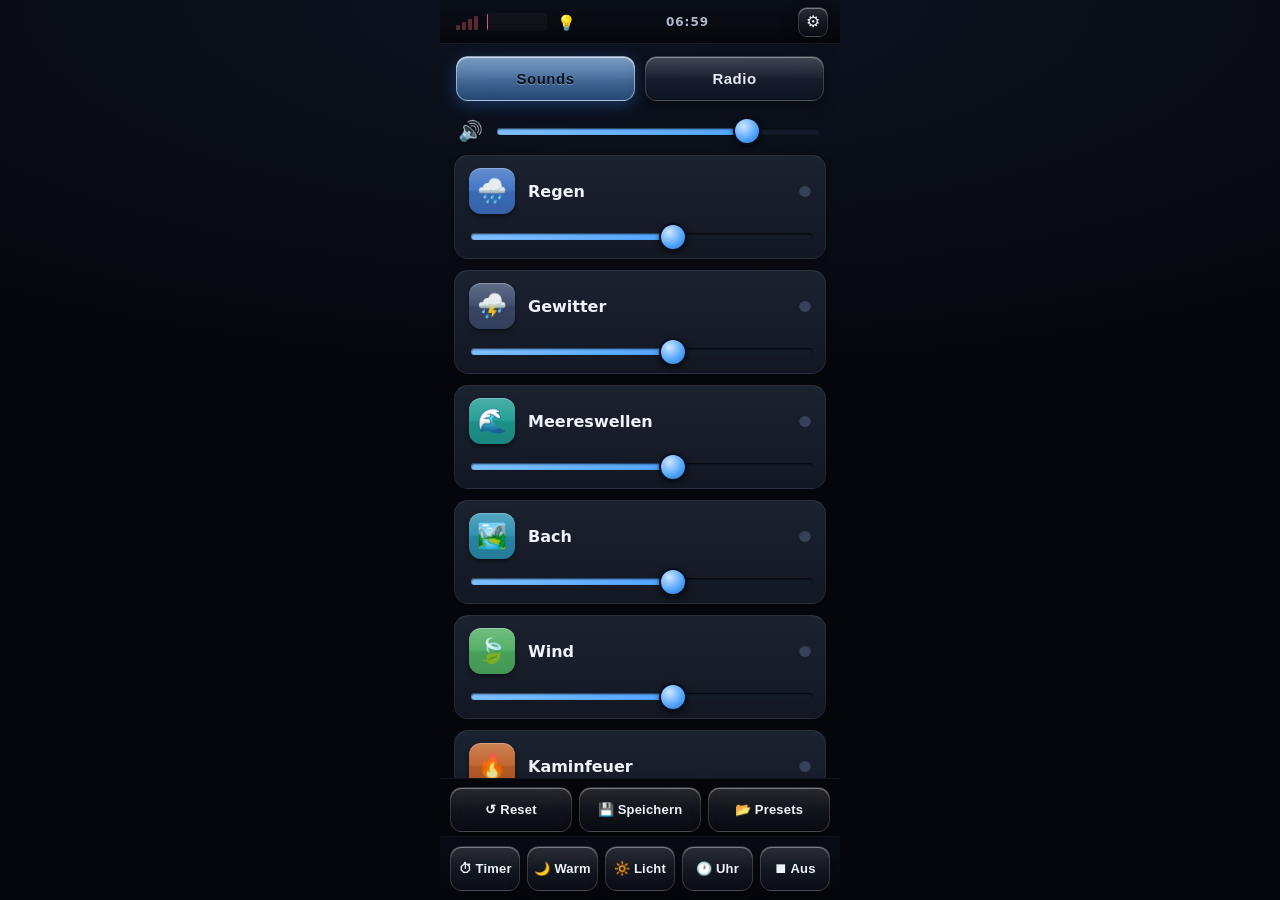
==== commit 3b35aba0: "Schnellzugriff oben: Wetter-Icon (vorhanden) + neues Hue-Icon (oeffnet direkt das Hue-Panel, Zurueck" ====
--- a/index.html
+++ b/index.html
@@ -26,6 +26,10 @@
         <span class="batt-ico"><span class="batt-fill" id="battFill"></span></span>
         <span class="batt-pct" id="battPct">--</span>
       </span>
+      <button class="sb-weather hidden" id="wxChip" title="Wetter">
+        <span id="wxChipIco">🌤️</span><span id="wxChipTemp">--°</span>
+      </button>
+      <button class="sb-shortcut" id="hueChip" title="Philips Hue">💡</button>
     </div>
     <span class="sb-clock" id="clock">--:--</span>
     <button class="sb-gear" id="settingsBtn" aria-label="Einstellungen">⚙</button>
@@ -155,9 +159,81 @@
     <div class="ss-brand"><span>zzz</span>.radio</div>
     <div class="ss-clock" id="ssClock">--:--</div>
     <div class="ss-date" id="ssDate"></div>
+    <div class="ss-weather hidden" id="ssWeather"></div>
     <div class="ss-hint">zum Aufwecken tippen</div>
   </div>
 
+  <!-- Persistenz: Einstellungen/Favoriten serverseitig sichern (überlebt Neustart
+       zuverlässig, anders als Chromiums verzögert geschriebener localStorage) -->
+  <script>
+  (function () {
+    // 1) gespeicherten Stand vom Server holen UND in localStorage schreiben – synchron,
+    //    damit app.js gleich die richtigen Werte liest
+    try {
+      var x = new XMLHttpRequest();
+      x.open('GET', '/api/store', false);
+      x.send(null);
+      if (x.status >= 200 && x.status < 300) {
+        var d = JSON.parse(x.responseText || '{}');
+        if (d && d.data) {
+          for (var k in d.data) { try { localStorage.setItem(k, d.data[k]); } catch (e) {} }
+        }
+      }
+    } catch (e) {}
+    // 2) ab jetzt jede Änderung (debounced) auf den Server spiegeln
+    var T = null;
+    function snap() { var o = {}; for (var i = 0; i < localStorage.length; i++) { var key = localStorage.key(i); o[key] = localStorage.getItem(key); } return o; }
+    function sync() {
+      clearTimeout(T);
+      T = setTimeout(function () {
+        fetch('/api/store', { method: 'POST', headers: { 'Content-Type': 'application/json' }, body: JSON.stringify({ data: snap() }) }).catch(function () {});
+      }, 600);
+    }
+    var _s = localStorage.setItem.bind(localStorage);    localStorage.setItem    = function (k, v) { _s(k, v); sync(); };
+    var _r = localStorage.removeItem.bind(localStorage); localStorage.removeItem = function (k) { _r(k); sync(); };
+    var _c = localStorage.clear.bind(localStorage);      localStorage.clear      = function () { _c(); sync(); };
+    // beim Verlassen/Verstecken nochmal sofort sichern (z.B. vor Reboot)
+    window.addEventListener('pagehide', function () { try { navigator.sendBeacon && navigator.sendBeacon('/api/store', JSON.stringify({ data: snap() })); } catch (e) {} });
+  })();
+  </script>
   <script src="app.js"></script>
+  <!-- Wetter-Ansicht (Apple-Wetter-Stil) -->
+  <div id="wxView" class="wx-view hidden">
+    <div class="wx-fx" id="wxFx" aria-hidden="true"></div>
+    <button class="wx-back" id="wxBack" aria-label="Zurück">‹</button>
+    <button class="wx-add" id="wxAdd" aria-label="Stadt hinzufügen">+</button>
+    <div class="wx-dots" id="wxDots"></div>
+    <div class="wx-scroll">
+      <div class="wx-now">
+        <div class="wx-city" id="wxCity">—</div>
+        <div class="wx-temp" id="wxTemp">--°</div>
+        <div class="wx-cond" id="wxCond"></div>
+        <div class="wx-hilo" id="wxHilo"></div>
+      </div>
+      <div class="wx-card">
+        <div class="wx-card-head" id="wxHourHead">Stündlich</div>
+        <div class="wx-hourly" id="wxHourly"></div>
+      </div>
+      <div class="wx-card">
+        <div class="wx-card-head">7-Tage-Vorhersage</div>
+        <div class="wx-daily" id="wxDaily"></div>
+      </div>
+      <div class="wx-grid" id="wxDetails"></div>
+      <div class="wx-src">Daten: Open-Meteo</div>
+    </div>
+    <div class="wx-add-panel hidden" id="wxAddPanel">
+      <div class="wx-add-head">
+        <span>Stadt hinzufügen</span>
+        <button class="wx-add-close" id="wxAddClose" aria-label="Schließen">✕</button>
+      </div>
+      <div class="wx-add-search">
+        <input id="wxAddInput" class="search-input osk-input" placeholder="Stadt suchen …" inputmode="none" autocomplete="off" />
+        <button id="wxAddGo" class="search-go">🔍</button>
+      </div>
+      <div id="wxAddResults"></div>
+    </div>
+  </div>
+  <script src="weather.js"></script>
+  <script src="hue.js"></script>
 </body>
 </html>
--- a/style.css
+++ b/style.css
@@ -453,6 +453,7 @@
 
 /* ===== Sound-Zeile (Squeezebox-Listeneintrag) ===== */
 .card {
+  position: relative;
   background: var(--row);
   border: 1px solid var(--hairline);
   border-top-color: rgba(255,255,255,.10);
@@ -961,8 +962,15 @@
 .card:nth-child(8){animation-delay:.21s}.card:nth-child(9){animation-delay:.24s}
 .card:nth-child(10){animation-delay:.27s}.card:nth-child(n+11){animation-delay:.30s}
 
-/* aktive Karte: sanft „atmender" Glanz + pulsierender Punkt */
-.card.on { animation: cardPop .35s cubic-bezier(.2,.7,.3,1.5), glowPulse 3.4s ease-in-out infinite .35s; }
+/* aktive Karte: sanft „atmender" Glanz (GPU-billig: nur Deckkraft eines
+   Pseudo-Elements mit STATISCHEM Schein – kein teures box-shadow-Neuzeichnen) */
+.card.on { animation: cardPop .35s cubic-bezier(.2,.7,.3,1.5); }
+.card.on::after {
+  content: ''; position: absolute; inset: -1px; border-radius: inherit; pointer-events: none;
+  box-shadow: 0 0 0 1px rgba(78,163,255,.55), 0 8px 26px rgba(78,163,255,.3);
+  animation: cardBreath 3.4s ease-in-out infinite;
+}
+@keyframes cardBreath { 0%,100% { opacity: .45; } 50% { opacity: 1; } }
 .card.on .card-dot { animation: dotPulse 1.9s ease-in-out infinite; }
 
 /* gespeicherte Sender & Suchtreffer: gestaffeltes Auftauchen */
@@ -990,13 +998,17 @@
 
 /* Barrierefreiheit: bei „weniger Bewegung" alles ruhig stellen */
 @media (prefers-reduced-motion: reduce) {
-  .view:not(.hidden), .card, .card.on, .card.on .card-dot, .station-wrap,
+  .view:not(.hidden), .card, .card.on, .card.on::after, .card.on .card-dot, .station-wrap,
   #searchResults .station, .set-item, .station.playing .station-chevron, .chip.active
   { animation: none !important; }
 }
 
 /* Kiosk/Touch: Mauszeiger ausblenden (Bedienung nur per Touch) */
-html, body, * { cursor: none !important; }
+/* Manche Chromium/Wayland-Builds ignorieren `cursor: none`, akzeptieren aber ein
+   transparentes Cursor-Bild. Daher 1x1-transparentes PNG + Fallback none. */
+html, body, *, *::before, *::after {
+  cursor: url("[data-uri]") 0 0, none !important;
+}
 
 /* Bluetooth-Status-Icon in der Statusleiste */
 .bt-icon { font-size: 12px; line-height: 1; flex: 0 0 auto;
@@ -1004,3 +1016,181 @@
 .bt-icon.hidden { display: none; }
 .bt-icon:not(.on) { opacity: .35; filter: grayscale(1); }          /* getrennt = blass/grau */
 .bt-icon.on { opacity: 1; filter: drop-shadow(0 0 5px rgba(78,163,255,.75)); }  /* verbunden = blau leuchtend */
+
+/* ===================================================================== *
+ *  Wetter — Apple-Wetter-Stil
+ * ===================================================================== */
+.sb-weather { -webkit-appearance:none; appearance:none; display:inline-flex; align-items:center; gap:3px;
+  background:none; border:none; color:#aeb9cc; font-size:12px; padding:0; cursor:pointer;
+  font-variant-numeric:tabular-nums; }
+.sb-weather.hidden { display:none; }
+.sb-weather span:first-child { font-size:13px; }
+
+.ss-weather { margin-top:10px; font-size:20px; color:#cfe0f5; letter-spacing:.3px;
+  display:flex; align-items:center; gap:8px; justify-content:center; }
+.ss-weather.hidden { display:none; }
+.ss-weather .e { font-size:24px; }
+
+/* Vollbild-Ansicht */
+.wx-view { position:fixed; inset:0; z-index:70; max-width:400px; margin:0 auto;
+  color:#fff; overflow:hidden; display:flex; flex-direction:column;
+  background:linear-gradient(180deg,#2a5d9e,#5a8fc7); transition:background .6s ease; }
+.wx-view.hidden { display:none; }
+.wx-clear-day   { background:linear-gradient(180deg,#2f6fc0,#7fb3e6); }
+.wx-clear-night { background:linear-gradient(180deg,#0a1430,#243b6b); }
+.wx-cloud       { background:linear-gradient(180deg,#46546b,#7e8ca3); }
+.wx-cloud-night { background:linear-gradient(180deg,#1a2233,#3a4660); }
+.wx-rain        { background:linear-gradient(180deg,#2b3a52,#54657f); }
+.wx-snow        { background:linear-gradient(180deg,#5b6b86,#9fb0c8); }
+.wx-storm       { background:linear-gradient(180deg,#23203a,#4a4566); }
+.wx-fog         { background:linear-gradient(180deg,#566072,#9aa3b2); }
+
+.wx-back { position:absolute; top:calc(8px + env(safe-area-inset-top)); left:10px; z-index:2;
+  width:42px; height:42px; border-radius:50%; border:none; font-size:26px; line-height:1;
+  background:rgba(255,255,255,.18); color:#fff; -webkit-backdrop-filter:blur(8px); backdrop-filter:blur(8px); }
+.wx-scroll { flex:1; overflow-y:auto; padding:calc(56px + env(safe-area-inset-top)) 16px
+  calc(24px + env(safe-area-inset-bottom)); }
+.wx-scroll::-webkit-scrollbar { width:0; }
+
+.wx-now { text-align:center; margin:6px 0 22px; text-shadow:0 1px 8px rgba(0,0,0,.25); }
+.wx-city { font-size:26px; font-weight:600; }
+.wx-temp { font-size:84px; font-weight:200; line-height:1; margin:2px 0; letter-spacing:-2px; }
+.wx-cond { font-size:17px; opacity:.95; }
+.wx-hilo { font-size:16px; opacity:.9; margin-top:3px; font-variant-numeric:tabular-nums; }
+
+.wx-card { background:rgba(255,255,255,.14); border:1px solid rgba(255,255,255,.18);
+  border-radius:18px; padding:12px 14px; margin-bottom:14px;
+  -webkit-backdrop-filter:blur(10px); backdrop-filter:blur(10px); }
+.wx-card-head { font-size:11px; letter-spacing:1.5px; text-transform:uppercase; opacity:.7; margin-bottom:10px; }
+
+.wx-hourly { display:flex; gap:18px; overflow-x:auto; padding-bottom:4px; }
+.wx-hourly::-webkit-scrollbar { height:0; }
+.wx-h { display:flex; flex-direction:column; align-items:center; gap:7px; flex:0 0 auto;
+  font-variant-numeric:tabular-nums; }
+.wx-h .t { font-size:13px; opacity:.85; } .wx-h .e { font-size:22px; } .wx-h .d { font-size:16px; font-weight:600; }
+
+.wx-daily { display:flex; flex-direction:column; }
+.wx-d { display:grid; grid-template-columns:46px 26px 30px 1fr 34px; align-items:center; gap:10px;
+  padding:9px 0; border-top:1px solid rgba(255,255,255,.12); font-variant-numeric:tabular-nums; }
+.wx-d:first-child { border-top:none; }
+.wx-d .dy { font-size:16px; font-weight:600; } .wx-d .e { font-size:20px; text-align:center; }
+.wx-d .lo { opacity:.7; text-align:right; } .wx-d .hi { text-align:right; }
+.wx-bar { position:relative; height:5px; border-radius:3px; background:rgba(255,255,255,.22); }
+.wx-bar i { position:absolute; top:0; height:5px; border-radius:3px;
+  background:linear-gradient(90deg,#7ec0ff,#ffd479); }
+
+.wx-grid { display:grid; grid-template-columns:1fr 1fr; gap:14px; margin-bottom:14px; }
+.wx-tile { background:rgba(255,255,255,.14); border:1px solid rgba(255,255,255,.18); border-radius:18px;
+  padding:14px; -webkit-backdrop-filter:blur(10px); backdrop-filter:blur(10px); }
+.wx-tile .k { font-size:11px; letter-spacing:1px; text-transform:uppercase; opacity:.7; }
+.wx-tile .v { font-size:24px; font-weight:500; margin-top:6px; font-variant-numeric:tabular-nums; }
+.wx-tile .s { font-size:13px; opacity:.8; margin-top:2px; }
+.wx-src { text-align:center; font-size:11px; opacity:.55; margin-top:4px; }
+
+/* ---- Wetter: animierter Hintergrund (Apple-Stil), läuft nur bei offener Ansicht ---- */
+.wx-fx { position:absolute; inset:0; overflow:hidden; pointer-events:none; z-index:0; }
+.wx-view .wx-scroll { position:relative; z-index:1; }
+.wx-dots { position:absolute; top:calc(15px + env(safe-area-inset-top)); left:0; right:0; z-index:3;
+  display:flex; gap:7px; justify-content:center; }
+.wx-dots i { width:7px; height:7px; border-radius:50%; background:rgba(255,255,255,.4); transition:background .2s; }
+.wx-dots i.on { background:#fff; }
+
+@keyframes wxFall  { to { transform:translateY(120vh); } }
+@keyframes wxSnow  { to { transform:translateY(120vh) translateX(var(--x,0)); } }
+@keyframes wxTwk   { 0%,100% { opacity:.15; } 50% { opacity:1; } }
+@keyframes wxSun   { 0%,100% { transform:scale(1);    opacity:.8; } 50% { transform:scale(1.12); opacity:1; } }
+@keyframes wxDrift { from { transform:translateX(-45vw); } to { transform:translateX(125vw); } }
+@keyframes wxFlash { 0%{opacity:0} 4%{opacity:.9} 9%{opacity:.1} 14%{opacity:.75} 22%{opacity:0} 100%{opacity:0} }
+
+.wx-drop  { position:absolute; top:-30px; width:2px; border-radius:2px;
+  background:linear-gradient(transparent, rgba(255,255,255,.6)); animation:wxFall var(--d,.8s) linear var(--dl,0s) infinite; }
+.wx-flake { position:absolute; top:-12px; border-radius:50%; background:#fff;
+  animation:wxSnow var(--d,8s) linear var(--dl,0s) infinite; }
+.wx-star  { position:absolute; border-radius:50%; background:#fff; box-shadow:0 0 3px rgba(255,255,255,.7);
+  animation:wxTwk var(--d,3s) ease-in-out var(--dl,0s) infinite; }
+.wx-sun   { position:absolute; top:6%; left:50%; width:200px; height:200px; margin-left:-100px; border-radius:50%;
+  background:radial-gradient(circle, rgba(255,238,175,.6), rgba(255,238,175,0) 70%); animation:wxSun 6s ease-in-out infinite; }
+.wx-cloudp{ position:absolute; left:0; width:170px; height:56px; border-radius:50px; filter:blur(5px);
+  background:radial-gradient(circle at 30% 55%, rgba(255,255,255,.20), rgba(255,255,255,0) 70%),
+            radial-gradient(circle at 62% 42%, rgba(255,255,255,.17), rgba(255,255,255,0) 72%);
+  animation:wxDrift var(--d,60s) linear var(--dl,0s) infinite; }
+.wx-fogp  { position:absolute; left:0; width:150vw; height:130px; background:rgba(255,255,255,.10); filter:blur(22px);
+  animation:wxDrift var(--d,45s) linear var(--dl,0s) infinite; }
+.wx-flash { position:absolute; inset:0; opacity:0;
+  background:radial-gradient(circle at 50% 25%, rgba(255,255,255,.95), rgba(180,200,255,.2) 55%, transparent 75%); }
+.wx-flash.on { animation:wxFlash 1.3s ease-out; }
+
+/* Städte-Verwaltung in den Einstellungen */
+.wx-city-row { display:flex; gap:8px; align-items:center; margin-bottom:8px; }
+.wx-city-row .station { flex:1; margin:0; }
+@media (prefers-reduced-motion: reduce) {
+  .wx-drop, .wx-flake, .wx-star, .wx-sun, .wx-cloudp, .wx-fogp, .wx-flash.on { animation:none !important; }
+}
+
+/* Wetter: +Button (oben rechts), Hinzufügen-Panel, Slide beim Städtewechsel */
+.wx-add { position:absolute; top:calc(8px + env(safe-area-inset-top)); right:10px; z-index:3;
+  width:42px; height:42px; border-radius:50%; border:none; font-size:28px; line-height:1; padding:0;
+  background:rgba(255,255,255,.18); color:#fff; -webkit-backdrop-filter:blur(8px); backdrop-filter:blur(8px); }
+.wx-add-panel { position:absolute; inset:0; z-index:6; display:flex; flex-direction:column;
+  background:rgba(8,13,22,.94); -webkit-backdrop-filter:blur(16px); backdrop-filter:blur(16px);
+  padding:calc(14px + env(safe-area-inset-top)) 16px calc(16px + env(safe-area-inset-bottom)); }
+.wx-add-panel.hidden { display:none; }
+.wx-add-head { display:flex; align-items:center; justify-content:space-between; font-size:18px; font-weight:600; margin-bottom:14px; }
+.wx-add-close { width:36px; height:36px; border-radius:50%; border:none; background:rgba(255,255,255,.15); color:#fff; font-size:15px; }
+.wx-add-search { display:flex; gap:8px; margin-bottom:12px; }
+.wx-add-search .search-input { flex:1; }
+#wxAddResults { overflow-y:auto; }
+#wxAddResults::-webkit-scrollbar { width:0; }
+
+@keyframes wxInL { from { opacity:0; transform:translateX(38px); } to { opacity:1; transform:none; } }
+@keyframes wxInR { from { opacity:0; transform:translateX(-38px); } to { opacity:1; transform:none; } }
+.wx-scroll.wx-in-l { animation:wxInL .3s ease; }
+.wx-scroll.wx-in-r { animation:wxInR .3s ease; }
+
+/* Philips Hue */
+.hue-row { background:var(--row); border:1px solid var(--hairline); border-top-color:rgba(255,255,255,.10);
+  border-radius:13px; padding:13px 14px; margin-bottom:10px; box-shadow:0 2px 6px rgba(0,0,0,.4); }
+.hue-head { display:flex; align-items:center; justify-content:space-between; margin-bottom:11px; }
+.hue-name { font-size:15px; font-weight:600; }
+.hue-toggle { -webkit-appearance:none; appearance:none; padding:8px 16px; border-radius:10px;
+  border:1px solid var(--hairline); background:var(--row); color:var(--text-dim); font-weight:700; }
+.hue-toggle.on { color:#2a1d05; background:linear-gradient(180deg,#ffe49a,#f2c14e); border-color:#f2c14e;
+  box-shadow:0 0 10px rgba(242,193,78,.4); }
+
+/* Philips Hue — stylische Karten (Hue-App-Look) */
+.hue-card { position:relative; border-radius:18px; margin-bottom:12px; overflow:hidden;
+  background:var(--row); border:1px solid var(--hairline); border-top-color:rgba(255,255,255,.10);
+  box-shadow:0 2px 8px rgba(0,0,0,.4); }
+.hue-glow { position:absolute; inset:0; opacity:0; transition:opacity .45s; pointer-events:none;
+  background:radial-gradient(135% 95% at 22% -15%, var(--c,#ffd479), transparent 62%); }
+.hue-card.on .hue-glow { opacity:.32; }
+.hue-body { position:relative; z-index:1; padding:15px; display:flex; flex-direction:column; gap:13px; }
+.hue-head { display:flex; align-items:center; justify-content:space-between; margin:0; }
+.hue-name { font-size:16px; font-weight:600; text-shadow:0 1px 4px rgba(0,0,0,.4); }
+.hue-sw { -webkit-appearance:none; appearance:none; width:52px; height:30px; border-radius:16px; border:none;
+  background:rgba(255,255,255,.16); position:relative; transition:background .25s; flex:0 0 auto; cursor:pointer; }
+.hue-sw::after { content:''; position:absolute; top:3px; left:3px; width:24px; height:24px; border-radius:50%;
+  background:#fff; box-shadow:0 1px 3px rgba(0,0,0,.4); transition:transform .22s cubic-bezier(.3,1.4,.5,1); }
+.hue-sw.on { background:linear-gradient(180deg,#ffe49a,#f2c14e); }
+.hue-sw.on::after { transform:translateX(22px); }
+.hue-slrow { display:flex; align-items:center; gap:11px; }
+.hue-ico { font-size:16px; width:22px; text-align:center; flex:0 0 auto; }
+.hue-slrow .slider { flex:1; }
+.hue-spectrum { background:linear-gradient(90deg,#ff3b30,#ffcc00,#34c759,#00c7be,#0a84ff,#5e5ce6,#ff2d55,#ff3b30) !important; box-shadow:inset 0 1px 2px rgba(0,0,0,.4) !important; }
+.ct-spectrum  { background:linear-gradient(90deg,#cfe0ff,#ffeccc,#ffcaa0) !important; box-shadow:inset 0 1px 2px rgba(0,0,0,.4) !important; }
+.hue-colors { display:flex; gap:9px; flex-wrap:wrap; }
+.hue-dot { -webkit-appearance:none; appearance:none; width:30px; height:30px; border-radius:50%;
+  border:2px solid rgba(255,255,255,.32); padding:0; box-shadow:0 1px 4px rgba(0,0,0,.45); cursor:pointer; }
+.hue-dot:active { transform:scale(.9); }
+
+/* Hue-Szenen */
+.hue-scenes { display:flex; flex-wrap:wrap; gap:8px; }
+.hue-scene { -webkit-appearance:none; appearance:none; padding:10px 14px; border-radius:12px;
+  border:1px solid var(--hairline); border-top-color:rgba(255,255,255,.1);
+  background:var(--row); color:var(--text); font-size:13px; font-weight:600; box-shadow:0 2px 6px rgba(0,0,0,.35); }
+.hue-scene:active { transform:scale(.94); }
+
+/* Statusleisten-Schnellzugriff (z.B. Hue) */
+.sb-shortcut { -webkit-appearance:none; appearance:none; background:none; border:none; padding:0 1px;
+  font-size:15px; line-height:1; color:#aeb9cc; cursor:pointer; flex:0 0 auto; }
+.sb-shortcut:active { transform:scale(.9); }
